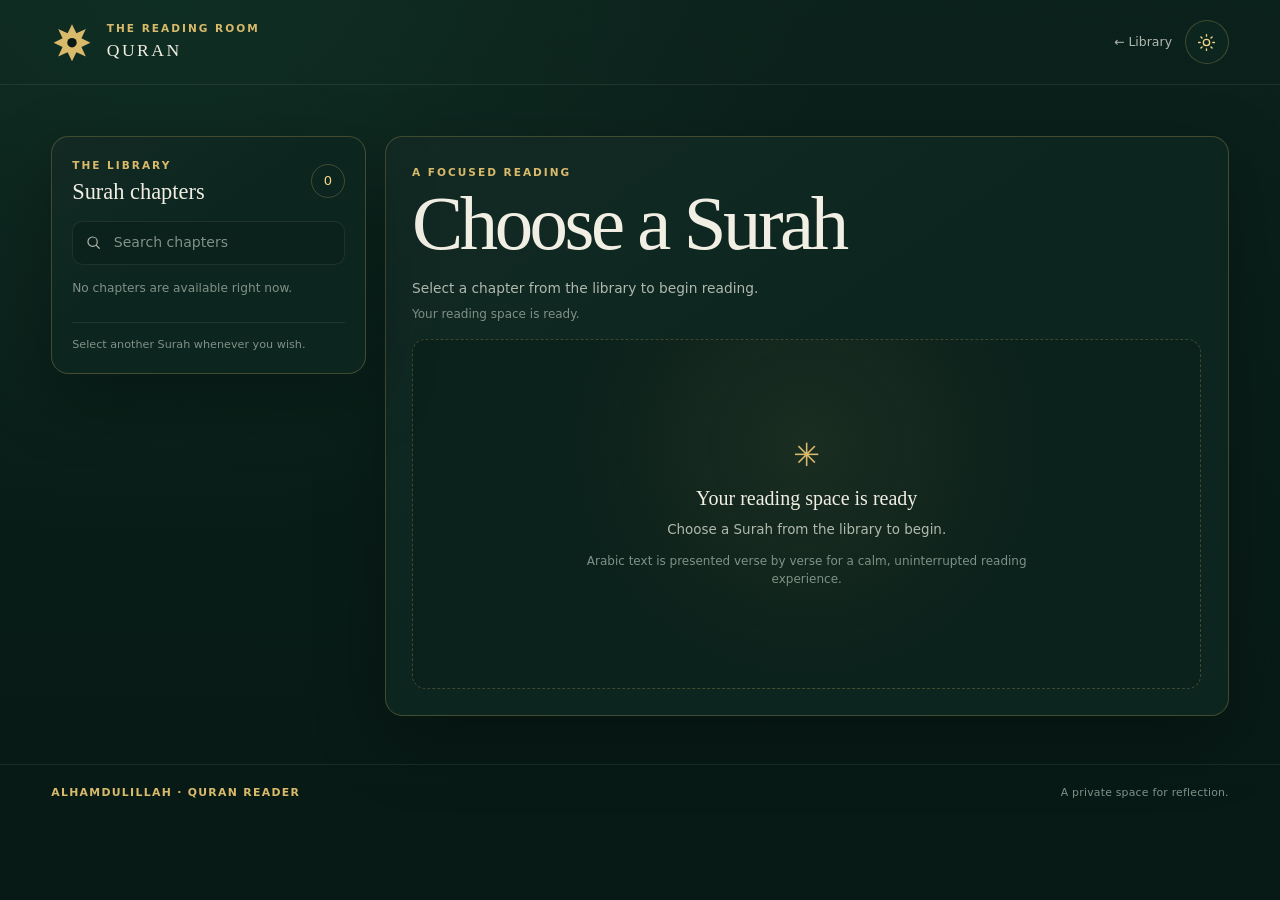
==== reader.html @ feebc019 "Add premium dedicated Quran reading page" ====
<!doctype html>
<html lang="en" data-theme="dark">
<head>
  <meta charset="utf-8">
  <meta name="viewport" content="width=device-width, initial-scale=1">
  <meta name="color-scheme" content="dark light">
  <title>Reading Room | Quran</title>
  <meta name="description" content="A focused, premium Quran reading experience with Arabic Uthmani text.">
  <meta name="robots" content="index,follow">
  <link rel="icon" type="image/svg+xml" href="./favicon.svg">
  <link rel="stylesheet" href="./styles.css">
  <script type="module" src="./app.js"></script>
</head>
<body>
  <a class="skip-link" href="#main-content">Skip to reading area</a>
  <header class="topbar" id="top">
    <a class="brand" href="./" aria-label="Return to Quran reading room home">
      <span class="brand-mark" aria-hidden="true"><svg viewBox="0 0 48 48" focusable="false"><path d="M24 3.8 29 14l10.8-5-5 10.8 10.2 5-10.2 5 5 10.8-10.8-5L24 46l-5-10.4-10.8 5 5-10.8L3 24.8l10.2-5-5-10.8L19 14 24 3.8Z"/><circle cx="24" cy="24.8" r="5.4"/></svg></span>
      <span class="brand-copy"><span class="brand-eyebrow">THE READING ROOM</span><span class="brand-name">QURAN</span></span>
    </a>
    <div class="topbar-actions"><a class="back-link" href="./">← Library</a><button class="icon-button" id="theme-toggle" type="button" aria-label="Switch to light theme" aria-pressed="false" title="Switch theme"><svg class="icon-sun" viewBox="0 0 24 24" aria-hidden="true"><circle cx="12" cy="12" r="4"/><path d="M12 2v2m0 16v2M4.93 4.93l1.42 1.42m11.3 11.3 1.42 1.42M2 12h2m16 0h2M4.93 19.07l1.42-1.42m11.3-11.3 1.42-1.42"/></svg><svg class="icon-moon" viewBox="0 0 24 24" aria-hidden="true"><path d="M20.4 15.7A8.6 8.6 0 0 1 8.3 3.6 8.8 8.8 0 1 0 20.4 15.7Z"/></svg></button></div>
  </header>
  <main id="main-content" class="page-shell reading-shell">
    <section class="reader-layout" aria-label="Quran reading page">
      <aside class="library-panel panel" aria-labelledby="library-title">
        <div class="panel-heading"><div><p class="eyebrow">THE LIBRARY</p><h2 id="library-title">Surah chapters</h2></div><span class="chapter-count" id="chapter-count">0</span></div>
        <label class="search-box" for="chapter-search"><svg viewBox="0 0 24 24" aria-hidden="true"><circle cx="10.8" cy="10.8" r="6.6"/><path d="m16 16 4.2 4.2"/></svg><input id="chapter-search" type="search" placeholder="Search chapters" autocomplete="off"></label>
        <p class="library-status" id="library-status" role="status">Loading chapter list…</p>
        <ol class="chapter-list" id="chapter-list" aria-label="Available Quran chapters"></ol>
        <p class="library-note">Select another Surah whenever you wish.</p>
      </aside>
      <section class="reader-panel panel" id="reader-panel" aria-labelledby="reader-title">
        <div class="reader-topline"><div class="reader-heading"><p class="eyebrow">A FOCUSED READING</p><h1 id="reader-title">Choose a Surah</h1><p id="reader-subtitle">Select a chapter from the library to begin reading.</p></div></div>
        <div class="reader-toolbar" id="reader-toolbar" hidden><span class="api-badge"><span class="api-dot" aria-hidden="true"></span>Verified Arabic text</span><span class="page-indicator" id="verse-count">— ayahs</span></div>
        <p class="reader-status" id="reader-status" role="status" aria-live="polite">Your reading space is ready.</p>
        <div class="empty-state" id="empty-state"><span class="empty-rosette" aria-hidden="true">✳</span><h3>Your reading space is ready</h3><p>Choose a Surah from the library to begin.</p><p class="empty-secondary">Arabic text is presented verse by verse for a calm, uninterrupted reading experience.</p></div>
        <div class="pdf-pages" id="pdf-pages" aria-label="Quran ayahs" tabindex="0" hidden></div>
      </section>
    </section>
  </main>
  <footer class="site-footer"><span>ALHAMDULILLAH <span aria-hidden="true">·</span> QURAN READER</span><span>A private space for reflection.</span></footer>
</body>
</html>
---- styles.css ----
:root {
  font-family: system-ui, -apple-system, "Segoe UI", sans-serif;
  font-synthesis: none;
  text-rendering: optimizeLegibility;
  scroll-behavior: smooth;
  color-scheme: dark;
  --bg: #071915;
  --bg-soft: #0b211b;
  --surface: #0d251f;
  --surface-2: #102d25;
  --text: #f1eee4;
  --muted: #b1b9ae;
  --subtle: #809187;
  --gold: #d9ba6b;
  --gold-bright: #f0d58a;
  --line: rgba(217, 186, 107, .25);
  --line-soft: rgba(255, 255, 255, .08);
  --shadow: 0 24px 70px rgba(0, 0, 0, .28);
  --focus: #f2d583;
  --canvas-bg: #0a1713;
}

:root[data-theme="light"] {
  color-scheme: light;
  --bg: #f5f0e4;
  --bg-soft: #eee6d5;
  --surface: #fffdf8;
  --surface-2: #f8f3e9;
  --text: #1c2b23;
  --muted: #526357;
  --subtle: #758276;
  --gold: #92733a;
  --gold-bright: #745923;
  --line: rgba(124, 96, 40, .28);
  --line-soft: rgba(27, 48, 37, .11);
  --shadow: 0 24px 70px rgba(69, 54, 28, .12);
  --focus: #765716;
  --canvas-bg: #ebe6dc;
}

* { box-sizing: border-box; }
[hidden] { display: none !important; }
html { min-width: 320px; min-height: 100%; background: var(--bg); }
body {
  position: relative;
  min-width: 320px;
  min-height: 100vh;
  margin: 0;
  overflow-x: hidden;
  color: var(--text);
  background: radial-gradient(ellipse at 13% 0%, rgba(33, 96, 68, .21), transparent 42%), linear-gradient(180deg, var(--bg-soft), var(--bg));
  line-height: 1.55;
}
body::before {
  position: fixed;
  z-index: 0;
  inset: 0;
  pointer-events: none;
  content: "";
  opacity: .12;
  background-image: repeating-linear-gradient(45deg, transparent 0 32px, rgba(217, 186, 107, .09) 33px, transparent 34px 64px), repeating-linear-gradient(-45deg, transparent 0 32px, rgba(217, 186, 107, .06) 33px, transparent 34px 64px);
  mask-image: linear-gradient(to bottom, #000, transparent 75%);
}
button, input, a { font: inherit; }
button, a { -webkit-tap-highlight-color: transparent; }
a { color: inherit; }
:focus-visible { outline: 3px solid var(--focus); outline-offset: 3px; }
.skip-link {
  position: absolute;
  z-index: 30;
  top: -5rem;
  left: 1rem;
  padding: .7rem 1rem;
  border-radius: .5rem;
  color: #102019;
  background: var(--gold);
}
.skip-link:focus { top: 1rem; }
.topbar, .page-shell, .site-footer { position: relative; z-index: 1; }
.topbar {
  display: flex;
  max-width: 1440px;
  align-items: center;
  justify-content: space-between;
  margin: 0 auto;
  padding: 1.25rem clamp(1rem, 4vw, 3.75rem);
  border-bottom: 1px solid var(--line-soft);
}
.brand { display: inline-flex; align-items: center; gap: .85rem; text-decoration: none; }
.brand-mark { display: grid; width: 42px; height: 42px; place-items: center; color: var(--gold); }
.brand-mark svg { width: 100%; height: 100%; fill: currentColor; }
.brand-mark circle { fill: var(--bg); }
.brand-copy { display: grid; line-height: 1.05; }
.brand-eyebrow, .eyebrow {
  color: var(--gold);
  font-size: .66rem;
  font-weight: 700;
  letter-spacing: .19em;
  text-transform: uppercase;
}
.brand-name { margin-top: .32rem; font: 1.1rem Georgia, "Times New Roman", serif; letter-spacing: .14em; }
.topbar-actions { display: flex; align-items: center; gap: .8rem; }
.back-link { color: var(--muted); font-size: .78rem; text-decoration: none; }
.back-link:hover { color: var(--gold-bright); }
.icon-button {
  display: grid;
  width: 44px;
  height: 44px;
  place-items: center;
  border: 1px solid var(--line);
  border-radius: 50%;
  color: var(--gold-bright);
  background: var(--surface);
  cursor: pointer;
}
.icon-button svg { width: 19px; height: 19px; fill: none; stroke: currentColor; stroke-width: 1.7; stroke-linecap: round; stroke-linejoin: round; }
.icon-moon { display: none; }
:root[data-theme="light"] .icon-sun { display: none; }
:root[data-theme="light"] .icon-moon { display: block; }
.page-shell { width: min(1380px, 100%); margin: 0 auto; padding: clamp(1.5rem, 4vw, 3.4rem) clamp(1rem, 4vw, 3.75rem) 3rem; }
.intro {
  display: grid;
  grid-template-columns: minmax(0, 1fr) minmax(300px, .95fr);
  align-items: center;
  gap: clamp(1.5rem, 5vw, 4rem);
  margin: 0 0 clamp(1.75rem, 4vw, 3.1rem);
}
.intro-copy { padding: 1rem 0; }
.eyebrow { display: flex; align-items: center; gap: .65rem; margin: 0 0 .9rem; }
.eyebrow-line { width: 28px; height: 1px; background: var(--gold); }
h1, h2, h3, p { margin-top: 0; }
h1 { margin: 0 0 1.1rem; font: 500 clamp(2.6rem, 6vw, 5.4rem)/.98 Georgia, "Times New Roman", serif; letter-spacing: -.045em; }
h1 em { color: var(--gold-bright); font-weight: 400; }
.intro-description { max-width: 34rem; margin: 0; color: var(--muted); font-size: 1.02rem; }
.intro-art {
  position: relative;
  height: clamp(210px, 23vw, 295px);
  min-height: 210px;
  overflow: hidden;
  border: 1px solid var(--line);
  border-radius: 1rem;
  background: linear-gradient(90deg, rgba(6, 25, 19, .82), rgba(6, 25, 19, .12)), url("./og-image.jpg") center 55% / cover;
  box-shadow: var(--shadow);
}
.intro-art::after { position: absolute; inset: 12px; border: 1px solid rgba(217, 186, 107, .36); border-radius: .65rem; content: ""; pointer-events: none; }
.intro-art-caption { position: absolute; z-index: 1; bottom: 1.7rem; left: 1.5rem; color: #f4e4b1; font: 2rem/1.4 Georgia, serif; text-shadow: 0 2px 15px #06140f; }
.intro-art-note { position: absolute; z-index: 1; top: 1.5rem; left: 1.6rem; color: rgba(245, 231, 190, .82); font-size: .63rem; letter-spacing: .18em; }
.reader-layout { display: grid; grid-template-columns: minmax(255px, 315px) minmax(0, 1fr); align-items: start; gap: 1.15rem; }
.panel { border: 1px solid var(--line); border-radius: 1.1rem; background: linear-gradient(145deg, rgba(255, 255, 255, .025), transparent 45%), var(--surface); box-shadow: var(--shadow); }
.welcome-panel { min-height: 560px; padding: clamp(2rem, 5vw, 4rem); display: flex; flex-direction: column; justify-content: center; background: radial-gradient(circle at 80% 16%, rgba(217, 186, 107, .12), transparent 35%), linear-gradient(145deg, rgba(255, 255, 255, .025), transparent 45%), var(--surface); }
.welcome-mark { width: 3.4rem; height: 3.4rem; display: grid; place-items: center; margin-bottom: 1.8rem; border: 1px solid var(--line); border-radius: 50%; color: var(--gold-bright); font-size: 1.2rem; }
.welcome-panel h2 { max-width: 22rem; margin: 0 0 1.15rem; font: 500 clamp(2rem, 4vw, 3.4rem)/1.02 Georgia, "Times New Roman", serif; letter-spacing: -.04em; }
.welcome-panel h2 em { color: var(--gold-bright); font-weight: 400; }
.welcome-panel > p:not(.eyebrow):not(.welcome-note) { max-width: 29rem; color: var(--muted); font-size: .96rem; }
.welcome-rule { width: 4.5rem; height: 1px; margin: 1.2rem 0; background: var(--gold); }
.welcome-note { margin: 0; color: var(--gold); font-size: .76rem; letter-spacing: .05em; }
.library-panel { position: sticky; top: 1rem; padding: 1.25rem; }
.panel-heading { display: flex; align-items: center; justify-content: space-between; gap: 1rem; margin-bottom: 1rem; }
.panel-heading .eyebrow, .reader-heading .eyebrow { margin-bottom: .35rem; }
.panel-heading h2 { margin: 0; font: 500 1.4rem/1.15 Georgia, "Times New Roman", serif; }
.chapter-count { display: grid; min-width: 2.15rem; height: 2.15rem; place-items: center; padding: .2rem .45rem; border: 1px solid var(--line); border-radius: 50%; color: var(--gold-bright); font-size: .82rem; font-variant-numeric: tabular-nums; }
.search-box { display: flex; height: 44px; align-items: center; gap: .6rem; margin: 0 0 .85rem; padding: 0 .75rem; border: 1px solid var(--line-soft); border-radius: .65rem; background: var(--bg-soft); }
.search-box svg { width: 19px; height: 19px; fill: none; stroke: var(--muted); stroke-width: 1.7; stroke-linecap: round; }
.search-box input { width: 100%; min-width: 0; border: 0; outline: 0; color: var(--text); background: transparent; font-size: .88rem; }
.search-box input::placeholder { color: var(--subtle); }
.library-status { min-height: 1.4rem; margin: 0 0 .35rem; color: var(--subtle); font-size: .76rem; }
.library-status[data-kind="error"], .reader-status[data-kind="error"] { color: #e89a8e; }
.chapter-list { max-height: min(63vh, 700px); overflow: auto; margin: 0; padding: 0; list-style: none; overscroll-behavior: contain; }
.chapter-item { margin: .25rem 0; }
.chapter-button {
  display: grid;
  width: 100%;
  min-height: 59px;
  grid-template-columns: 2.15rem minmax(0, 1fr);
  align-items: center;
  gap: .65rem;
  padding: .6rem .68rem;
  border: 1px solid transparent;
  border-radius: .7rem;
  color: var(--text);
  background: transparent;
  cursor: pointer;
  text-align: left;
  transition: background .18s ease, border-color .18s ease;
}
.chapter-button:hover { border-color: var(--line-soft); background: var(--surface-2); }
.chapter-button[aria-current="true"] { border-color: var(--line); background: linear-gradient(100deg, rgba(217, 186, 107, .14), transparent 92%), var(--surface-2); }
.chapter-number { color: var(--gold); font-size: .75rem; font-variant-numeric: tabular-nums; text-align: center; }
.chapter-copy { display: grid; min-width: 0; }
.chapter-name { overflow-wrap: anywhere; font-size: .85rem; font-weight: 620; }
.chapter-translation { overflow-wrap: anywhere; color: var(--subtle); font-size: .72rem; }
.chapter-arabic { color: var(--muted); font: .83rem/1.5 "Noto Naskh Arabic", "Amiri", serif; text-align: left; }
.library-note { margin: 1rem 0 0; padding-top: .85rem; border-top: 1px solid var(--line-soft); color: var(--subtle); font-size: .7rem; line-height: 1.45; }
.reader-panel { min-width: 0; padding: clamp(1rem, 2.2vw, 1.65rem); }
.reader-topline { display: flex; align-items: flex-start; justify-content: space-between; gap: 1rem; }
.reader-heading h2 { margin: 0 0 .45rem; font: 500 clamp(1.5rem, 3vw, 2.15rem)/1.15 Georgia, "Times New Roman", serif; }
.reader-heading > p:last-child { margin: 0; color: var(--muted); font-size: .86rem; }
.reader-toolbar { display: flex; align-items: center; justify-content: space-between; flex-wrap: wrap; gap: .55rem; margin: 1.1rem 0 .75rem; padding: .7rem; border: 1px solid var(--line-soft); border-radius: .75rem; background: var(--bg-soft); }
.toolbar-button { display: inline-flex; min-height: 42px; align-items: center; justify-content: center; gap: .45rem; padding: .5rem .75rem; border: 1px solid var(--line); border-radius: .55rem; color: var(--text); background: var(--surface); cursor: pointer; font-size: .78rem; }
.toolbar-button:hover:not(:disabled) { border-color: var(--gold); color: var(--gold-bright); }
.toolbar-button:disabled { opacity: .45; cursor: not-allowed; }
.toolbar-button svg { width: 17px; height: 17px; fill: none; stroke: currentColor; stroke-width: 1.7; stroke-linecap: round; stroke-linejoin: round; }
.page-indicator { display: flex; align-items: center; gap: .4rem; color: var(--muted); font-size: .78rem; }
.page-indicator input { width: 3.4rem; height: 38px; border: 1px solid var(--line); border-radius: .45rem; color: var(--text); background: var(--surface); font-variant-numeric: tabular-nums; text-align: center; }
.reader-status { min-height: 1.35rem; margin: .35rem 0 .75rem; color: var(--subtle); font-size: .75rem; }
.reader-status[data-kind="success"] { color: #a8d0a8; }
.api-badge { display: inline-flex; align-items: center; gap: .45rem; color: var(--gold-bright); font-size: .76rem; font-weight: 650; }
.api-dot { width: .48rem; height: .48rem; border-radius: 50%; background: #78c58b; box-shadow: 0 0 0 .2rem rgba(120, 197, 139, .14); }
.empty-state { display: flex; min-height: 350px; flex-direction: column; align-items: center; justify-content: center; padding: 2rem 1.25rem; border: 1px dashed var(--line); border-radius: .85rem; background: radial-gradient(circle at 50% 30%, rgba(217, 186, 107, .08), transparent 50%), var(--bg-soft); text-align: center; }
.empty-rosette { margin-bottom: 1rem; color: var(--gold); font-size: 2rem; line-height: 1; }
.empty-state h3 { margin-bottom: .65rem; font: 500 1.25rem Georgia, "Times New Roman", serif; }
.empty-state p { max-width: 30rem; margin-bottom: .65rem; color: var(--muted); font-size: .84rem; }
.empty-state code { padding: .08rem .3rem; border-radius: .25rem; color: var(--gold-bright); background: var(--surface-2); }
.empty-state .empty-secondary { margin-bottom: 0; color: var(--subtle); font-size: .75rem; }
.pdf-pages { max-height: 78vh; overflow: auto; padding: clamp(.6rem, 2vw, 1.3rem); border-radius: .7rem; background: var(--canvas-bg); overscroll-behavior: contain; scrollbar-color: var(--gold) var(--surface); }
.verse-card { margin: 0 auto .8rem; padding: clamp(1rem, 2.5vw, 1.55rem); border: 1px solid var(--line-soft); border-radius: .8rem; background: linear-gradient(135deg, rgba(217, 186, 107, .06), transparent 42%), var(--surface); }
.verse-meta { display: flex; align-items: center; justify-content: space-between; gap: 1rem; margin-bottom: .85rem; color: var(--subtle); font-size: .7rem; letter-spacing: .06em; }
.verse-meta a { color: var(--gold); text-decoration: none; }
.verse-meta a:hover { color: var(--gold-bright); text-decoration: underline; }
.verse-key { display: inline-grid; min-width: 2.25rem; min-height: 1.65rem; place-items: center; padding: .15rem .4rem; border: 1px solid var(--line); border-radius: .35rem; color: var(--gold-bright); font-variant-numeric: tabular-nums; }
.verse-text { margin: 0; color: var(--text); font: clamp(1.65rem, 3.4vw, 2.45rem)/2.1 "Noto Naskh Arabic", "Amiri", "Times New Roman", serif; text-align: right; }
.pdf-page { position: relative; display: grid; width: min(100%, 920px); min-height: 150px; place-items: center; margin: 0 auto 1rem; background: #fff; box-shadow: 0 7px 24px rgba(0, 0, 0, .28); }
.pdf-canvas { display: block; max-width: 100%; height: auto; }
.page-skeleton { position: absolute; inset: 0; display: grid; place-items: center; color: #756f60; background: #faf8f1; font-size: .8rem; }
.pdf-page.is-rendered .page-skeleton { display: none; }
.pdf-caption { position: absolute; right: .55rem; bottom: .35rem; padding: .12rem .35rem; border-radius: .3rem; color: #f2e9d2; background: rgba(7, 25, 19, .78); font-size: .64rem; }
.screen-reader-text { position: absolute !important; width: 1px !important; height: 1px !important; overflow: hidden !important; clip: rect(0, 0, 0, 0) !important; margin: -1px !important; padding: 0 !important; border: 0 !important; white-space: normal !important; }
.site-footer { display: flex; max-width: 1380px; justify-content: space-between; gap: 1rem; margin: 0 auto; padding: 1.25rem clamp(1rem, 4vw, 3.75rem) 2rem; border-top: 1px solid var(--line-soft); color: var(--subtle); font-size: .68rem; letter-spacing: .02em; }
.site-footer span:first-child { color: var(--gold); font-weight: 700; letter-spacing: .12em; }
.noscript-note { position: relative; z-index: 1; padding: 1rem; color: var(--text); }
#reader-panel:fullscreen { max-height: 100vh; overflow: auto; padding: 1rem 2vw; border: 0; border-radius: 0; background: var(--surface); }
#reader-panel:fullscreen .pdf-pages { max-height: calc(100vh - 205px); }

@media (max-width: 930px) {
  .intro { grid-template-columns: minmax(0, 1fr) minmax(240px, .8fr); }
  .reader-layout { grid-template-columns: 260px minmax(0, 1fr); }
  .library-panel, .reader-panel { padding: 1rem; }
  .reader-toolbar { justify-content: center; }
  .fullscreen-button { margin-left: auto; }
}
@media (max-width: 700px) {
  .topbar { padding: .85rem 1rem; }
  .brand-mark { width: 36px; height: 36px; }
  .brand-eyebrow { font-size: .56rem; }
  .brand-name { font-size: .95rem; }
  .page-shell { padding: 1.5rem 1rem 2rem; }
  .intro { grid-template-columns: 1fr; gap: 1rem; margin-bottom: 1.35rem; }
  .intro-copy { padding: .2rem 0; }
  .intro-art { min-height: 165px; height: 165px; }
  .intro-art-caption { font-size: 1.55rem; }
  .reader-layout { grid-template-columns: 1fr; gap: .8rem; }
  .welcome-panel { min-height: 330px; padding: 1.6rem; }
  .library-panel { position: static; }
  .chapter-list { max-height: 260px; }
  .reader-panel { min-height: 380px; }
  .pdf-pages { max-height: 70vh; }
  .site-footer { flex-direction: column; gap: .35rem; padding: 1rem; }
}
@media (max-width: 420px) {
  .brand { gap: .5rem; }
  .icon-button { width: 40px; height: 40px; }
  .reader-toolbar { gap: .35rem; }
  .toolbar-button { padding: .45rem .55rem; font-size: .72rem; }
  .page-indicator { font-size: .72rem; }
  .fullscreen-button { margin-left: 0; }
  .chapter-button { grid-template-columns: 1.8rem minmax(0, 1fr); gap: .45rem; padding: .55rem; }
}
@media (prefers-reduced-motion: reduce) {
  *, *::before, *::after { scroll-behavior: auto !important; animation-duration: .01ms !important; animation-iteration-count: 1 !important; transition-duration: .01ms !important; }
}
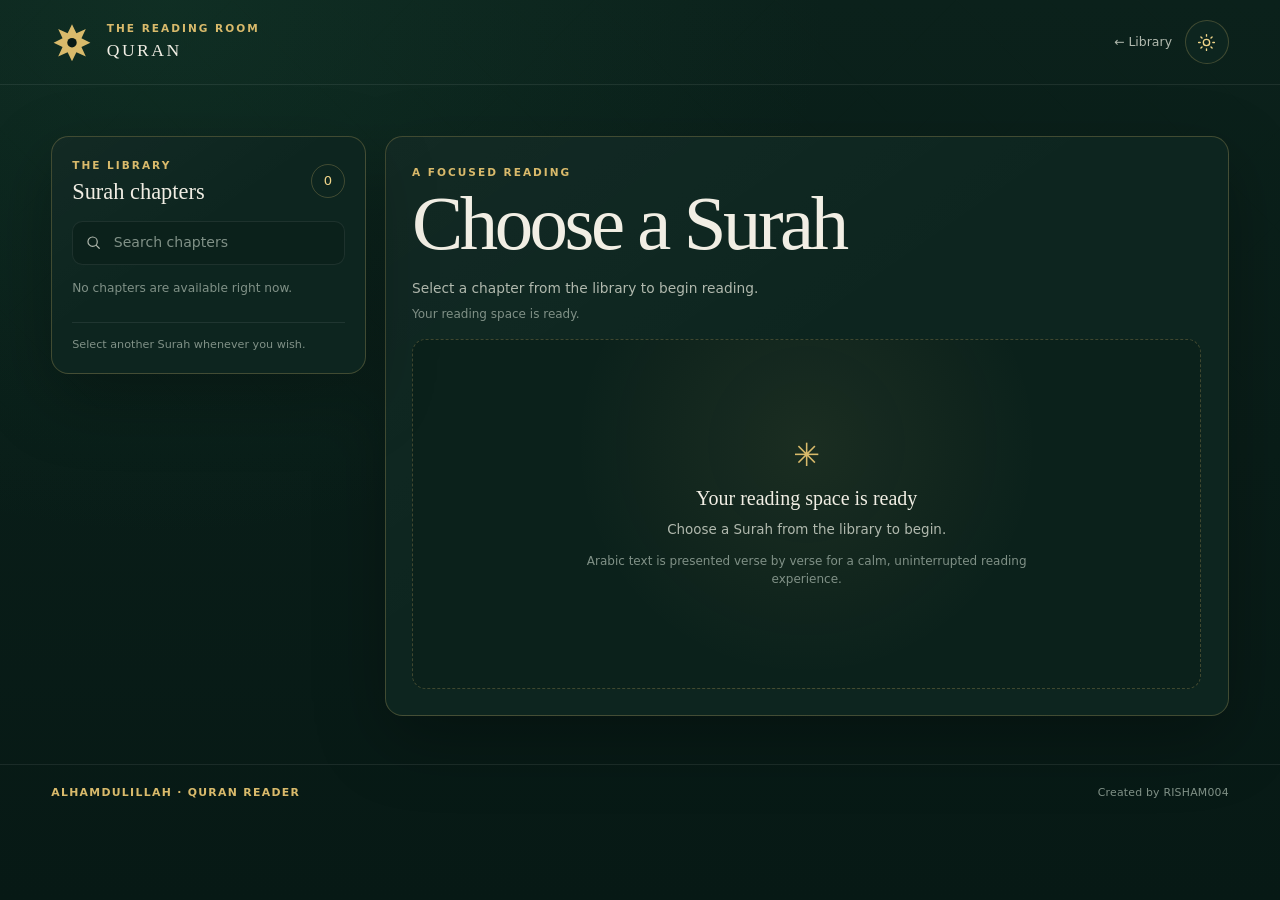
==== commit b817005c: "Strengthen SEO and add RISHAM004 creator branding" ====
--- a/reader.html
+++ b/reader.html
@@ -4,9 +4,25 @@
   <meta charset="utf-8">
   <meta name="viewport" content="width=device-width, initial-scale=1">
   <meta name="color-scheme" content="dark light">
-  <title>Reading Room | Quran</title>
-  <meta name="description" content="A focused, premium Quran reading experience with Arabic Uthmani text.">
+  <title>Read Quran Online — Arabic Surah Reader | Alhamdulillah</title>
+  <meta name="description" content="Read Arabic Quran ayahs in a focused, premium Surah reader with clear typography and a distraction-free reading experience.">
+  <meta name="google-site-verification" content="mXXvI332pd09Wnq7OHacjnINsn8BZgixq6b39G8Xqy0">
+  <meta name="keywords" content="read Quran online, Arabic Quran reader, Surah reader, Quran ayahs, القرآن الكريم">
+  <meta name="author" content="RISHAM004">
   <meta name="robots" content="index,follow">
+  <link rel="canonical" href="https://alhamdulillah-online.github.io/Quran/reader.html">
+  <meta property="og:type" content="article">
+  <meta property="og:title" content="Read Quran Online — Arabic Surah Reader">
+  <meta property="og:description" content="Read Arabic Quran ayahs in a focused, premium Surah reader.">
+  <meta property="og:site_name" content="Alhamdulillah — Quran Reader">
+  <meta property="og:url" content="https://alhamdulillah-online.github.io/Quran/reader.html">
+  <meta property="og:image" content="https://alhamdulillah-online.github.io/Quran/og-image.jpg">
+  <meta property="og:image:alt" content="Emerald and gold Quran Reading Room artwork">
+  <meta name="twitter:card" content="summary_large_image">
+  <meta name="twitter:title" content="Read Quran Online — Arabic Surah Reader">
+  <meta name="twitter:description" content="Read Arabic Quran ayahs in a focused, premium Surah reader.">
+  <meta name="twitter:image" content="https://alhamdulillah-online.github.io/Quran/og-image.jpg">
+  <script type="application/ld+json">{"@context":"https://schema.org","@graph":[{"@type":"WebPage","@id":"https://alhamdulillah-online.github.io/Quran/reader.html","url":"https://alhamdulillah-online.github.io/Quran/reader.html","name":"Read Quran Online — Arabic Surah Reader","description":"Read Arabic Quran ayahs in a focused, premium Surah reader.","isPartOf":{"@id":"https://alhamdulillah-online.github.io/Quran/#website"},"creator":{"@id":"https://alhamdulillah-online.github.io/Quran/#creator"}},{"@type":"Person","@id":"https://alhamdulillah-online.github.io/Quran/#creator","name":"RISHAM004","url":"https://github.com/Alhamdulillah-online"}]}</script>
   <link rel="icon" type="image/svg+xml" href="./favicon.svg">
   <link rel="stylesheet" href="./styles.css">
   <script type="module" src="./app.js"></script>
@@ -38,6 +54,6 @@
       </section>
     </section>
   </main>
-  <footer class="site-footer"><span>ALHAMDULILLAH <span aria-hidden="true">·</span> QURAN READER</span><span>A private space for reflection.</span></footer>
+  <footer class="site-footer"><span>ALHAMDULILLAH <span aria-hidden="true">·</span> QURAN READER</span><span>Created by RISHAM004</span></footer>
 </body>
 </html>
